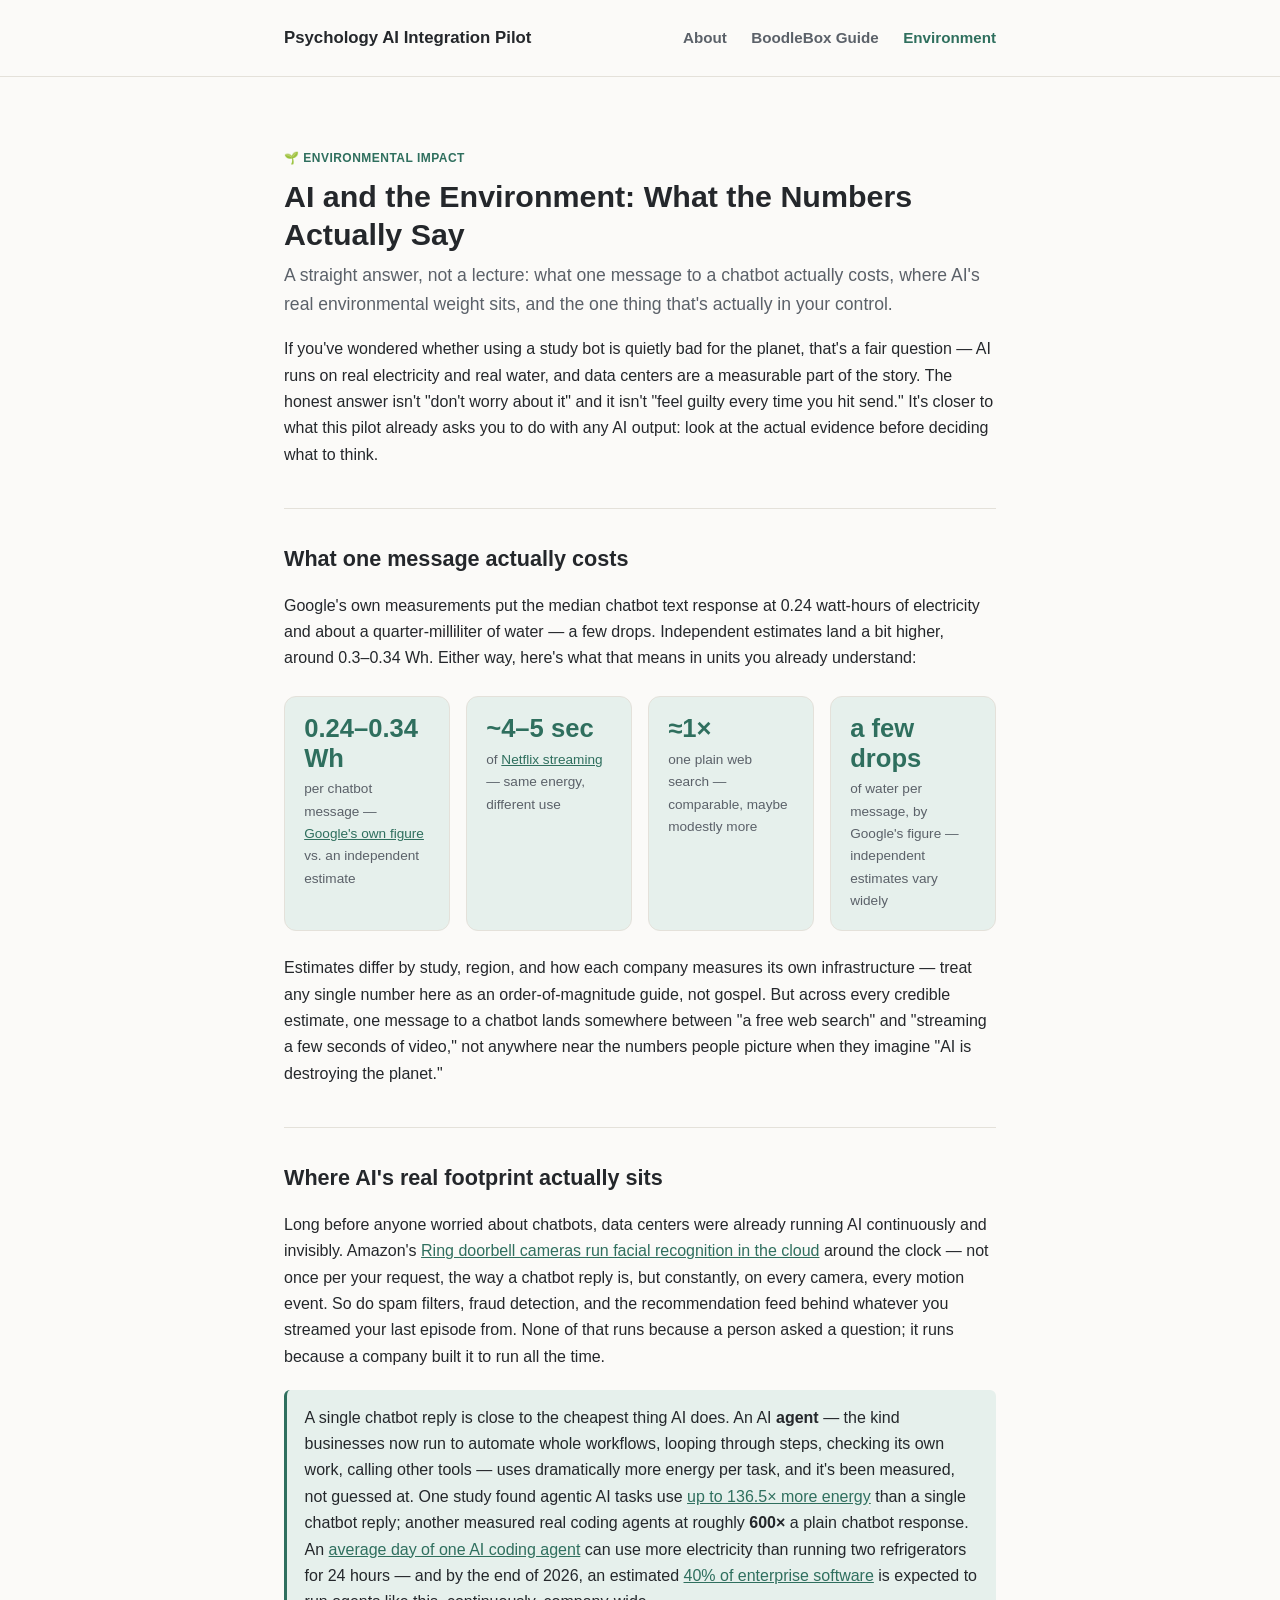
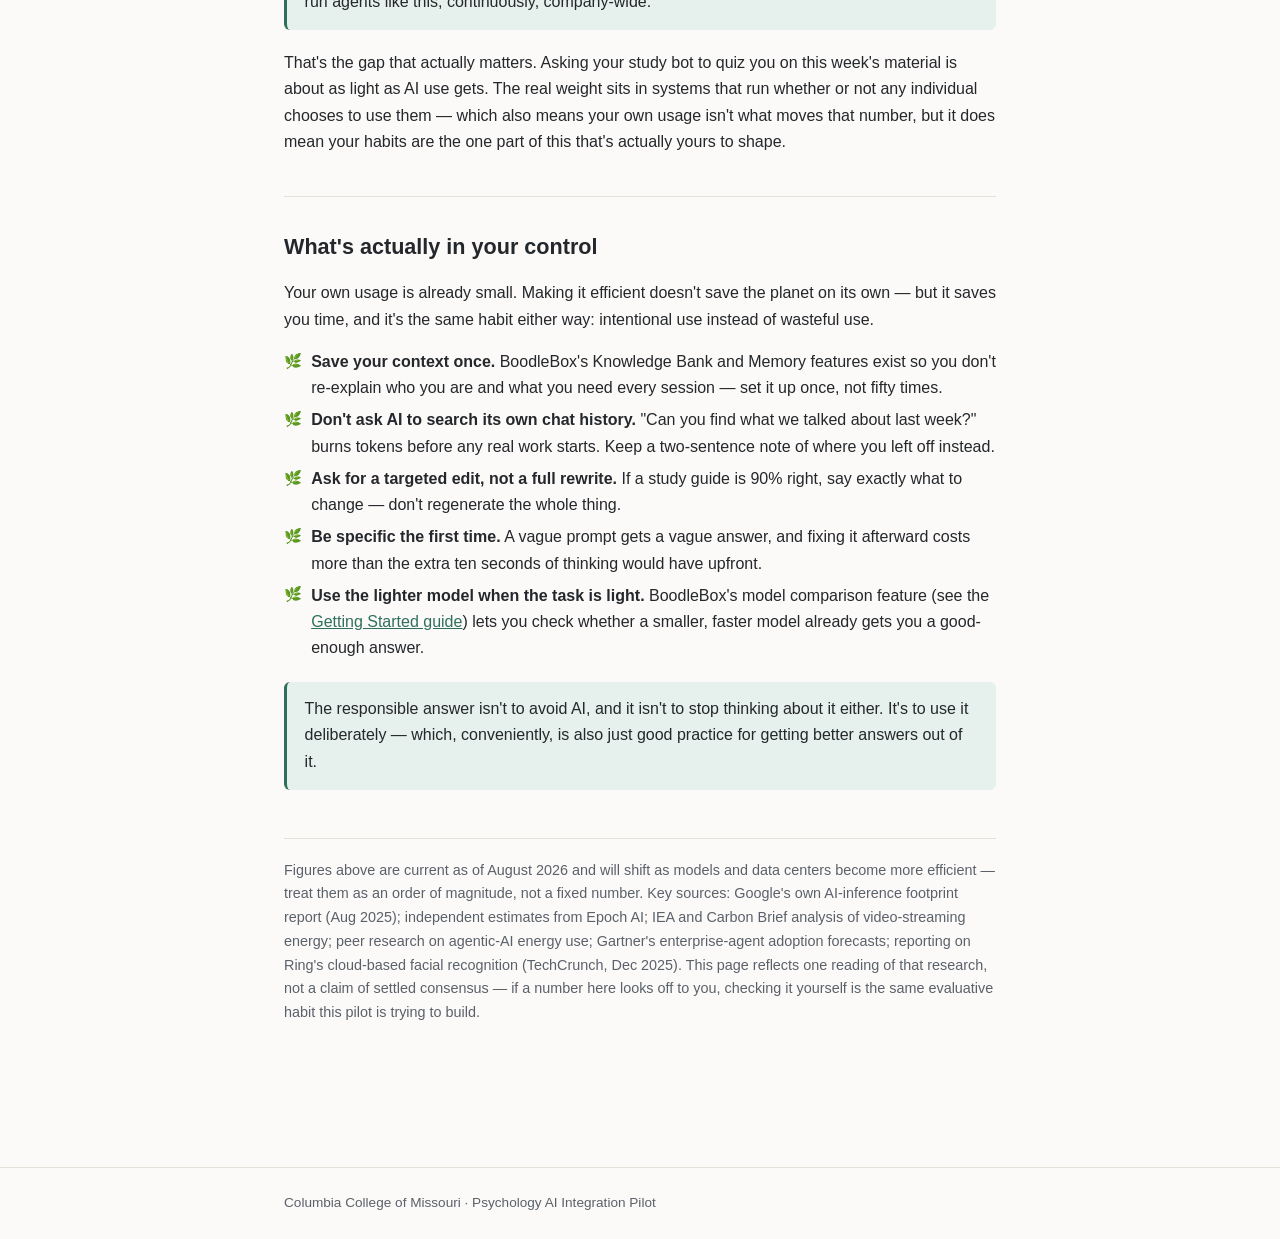
==== environment.html @ 8d4b1305 "Add student-facing AI and the Environment page New page answering whether AI use is bad for the envi" ====
<!doctype html>
<html lang="en">
<head>
<meta charset="utf-8">
<meta name="viewport" content="width=device-width, initial-scale=1">
<title>AI and the Environment — Psychology AI Integration Pilot</title>
<meta name="description" content="A student's guide to what your AI use actually costs the environment, backed by current research — and what's actually worth doing about it.">
<link rel="stylesheet" href="style.css">
</head>
<body>
<header class="site">
  <div class="wrap">
    <a class="brand" href="index.html">Psychology AI Integration Pilot</a>
    <nav class="top">
      <a href="pilot.html">About</a>
      <a href="students.html">BoodleBox Guide</a>
      <a href="environment.html" class="active">Environment</a>
    </nav>
  </div>
</header>

<main class="wrap">
  <p class="kicker">🌱 Environmental impact</p>
  <h1>AI and the Environment: What the Numbers Actually Say</h1>
  <p class="lede">A straight answer, not a lecture: what one message to a chatbot actually costs, where AI's real environmental weight sits, and the one thing that's actually in your control.</p>

  <p>If you've wondered whether using a study bot is quietly bad for the planet, that's a fair question — AI runs on real electricity and real water, and data centers are a measurable part of the story. The honest answer isn't "don't worry about it" and it isn't "feel guilty every time you hit send." It's closer to what this pilot already asks you to do with any AI output: look at the actual evidence before deciding what to think.</p>

  <h2>What one message actually costs</h2>
  <p>Google's own measurements put the median chatbot text response at 0.24 watt-hours of electricity and about a quarter-milliliter of water — a few drops. Independent estimates land a bit higher, around 0.3–0.34 Wh. Either way, here's what that means in units you already understand:</p>

  <div class="stat-grid">
    <div class="stat-card">
      <div class="stat-number">0.24–0.34 Wh</div>
      <div class="stat-label">per chatbot message — <a href="https://cloud.google.com/blog/products/infrastructure/measuring-the-environmental-impact-of-ai-inference" target="_blank" rel="noopener">Google's own figure</a> vs. an independent estimate</div>
    </div>
    <div class="stat-card">
      <div class="stat-number">~4–5 sec</div>
      <div class="stat-label">of <a href="https://simonwillison.net/2025/Nov/29/chatgpt-netflix/" target="_blank" rel="noopener">Netflix streaming</a> — same energy, different use</div>
    </div>
    <div class="stat-card">
      <div class="stat-number">≈1×</div>
      <div class="stat-label">one plain web search — comparable, maybe modestly more</div>
    </div>
    <div class="stat-card">
      <div class="stat-number">a few drops</div>
      <div class="stat-label">of water per message, by Google's figure — independent estimates vary widely</div>
    </div>
  </div>

  <p>Estimates differ by study, region, and how each company measures its own infrastructure — treat any single number here as an order-of-magnitude guide, not gospel. But across every credible estimate, one message to a chatbot lands somewhere between "a free web search" and "streaming a few seconds of video," not anywhere near the numbers people picture when they imagine "AI is destroying the planet."</p>

  <h2>Where AI's real footprint actually sits</h2>
  <p>Long before anyone worried about chatbots, data centers were already running AI continuously and invisibly. Amazon's <a href="https://techcrunch.com/2025/12/09/amazons-ring-rolls-out-controversial-ai-powered-facial-recognition-feature-to-video-doorbells/" target="_blank" rel="noopener">Ring doorbell cameras run facial recognition in the cloud</a> around the clock — not once per your request, the way a chatbot reply is, but constantly, on every camera, every motion event. So do spam filters, fraud detection, and the recommendation feed behind whatever you streamed your last episode from. None of that runs because a person asked a question; it runs because a company built it to run all the time.</p>

  <blockquote><p>A single chatbot reply is close to the cheapest thing AI does. An AI <strong>agent</strong> — the kind businesses now run to automate whole workflows, looping through steps, checking its own work, calling other tools — uses dramatically more energy per task, and it's been measured, not guessed at. One study found agentic AI tasks use <a href="https://digiconasia.net/news/academic-study-finds-ai-agents-consume-far-more-energy-than-chatbots" target="_blank" rel="noopener">up to 136.5× more energy</a> than a single chatbot reply; another measured real coding agents at roughly <strong>600×</strong> a plain chatbot response. An <a href="https://www.theclimatebrink.com/p/the-real-energy-use-of-agentic-ai" target="_blank" rel="noopener">average day of one AI coding agent</a> can use more electricity than running two refrigerators for 24 hours — and by the end of 2026, an estimated <a href="https://www.rezolve.ai/blog/enterprise-ai-agents-the-complete-guide" target="_blank" rel="noopener">40% of enterprise software</a> is expected to run agents like this, continuously, company-wide.</p></blockquote>

  <p>That's the gap that actually matters. Asking your study bot to quiz you on this week's material is about as light as AI use gets. The real weight sits in systems that run whether or not any individual chooses to use them — which also means your own usage isn't what moves that number, but it does mean your habits are the one part of this that's actually yours to shape.</p>

  <h2>What's actually in your control</h2>
  <p>Your own usage is already small. Making it efficient doesn't save the planet on its own — but it saves you time, and it's the same habit either way: intentional use instead of wasteful use.</p>

  <ul class="eco-list">
    <li><strong>Save your context once.</strong> BoodleBox's Knowledge Bank and Memory features exist so you don't re-explain who you are and what you need every session — set it up once, not fifty times.</li>
    <li><strong>Don't ask AI to search its own chat history.</strong> "Can you find what we talked about last week?" burns tokens before any real work starts. Keep a two-sentence note of where you left off instead.</li>
    <li><strong>Ask for a targeted edit, not a full rewrite.</strong> If a study guide is 90% right, say exactly what to change — don't regenerate the whole thing.</li>
    <li><strong>Be specific the first time.</strong> A vague prompt gets a vague answer, and fixing it afterward costs more than the extra ten seconds of thinking would have upfront.</li>
    <li><strong>Use the lighter model when the task is light.</strong> BoodleBox's model comparison feature (see the <a href="students.html">Getting Started guide</a>) lets you check whether a smaller, faster model already gets you a good-enough answer.</li>
  </ul>

  <blockquote><p>The responsible answer isn't to avoid AI, and it isn't to stop thinking about it either. It's to use it deliberately — which, conveniently, is also just good practice for getting better answers out of it.</p></blockquote>

  <p class="note">Figures above are current as of August 2026 and will shift as models and data centers become more efficient — treat them as an order of magnitude, not a fixed number. Key sources: Google's own AI-inference footprint report (Aug 2025); independent estimates from Epoch AI; IEA and Carbon Brief analysis of video-streaming energy; peer research on agentic-AI energy use; Gartner's enterprise-agent adoption forecasts; reporting on Ring's cloud-based facial recognition (TechCrunch, Dec 2025). This page reflects one reading of that research, not a claim of settled consensus — if a number here looks off to you, checking it yourself is the same evaluative habit this pilot is trying to build.</p>
</main>

<footer class="site">
  <div class="wrap">
    Columbia College of Missouri · Psychology AI Integration Pilot
  </div>
</footer>
</body>
</html>
---- style.css ----
:root {
  --bg: #fbfaf8;
  --surface: #ffffff;
  --text: #24272b;
  --muted: #5b6169;
  --accent: #2f6f5e;
  --accent-soft: #e6f0ec;
  --border: #e4e1da;
  --code-bg: #f1efe9;
}

@media (prefers-color-scheme: dark) {
  :root {
    --bg: #16181b;
    --surface: #1e2124;
    --text: #e9e8e4;
    --muted: #a2a8b0;
    --accent: #7fc7ae;
    --accent-soft: #223531;
    --border: #33373c;
    --code-bg: #26292d;
  }
}

* { box-sizing: border-box; }

html { -webkit-text-size-adjust: 100%; }

body {
  margin: 0;
  background: var(--bg);
  color: var(--text);
  font-family: -apple-system, BlinkMacSystemFont, "Segoe UI", Roboto, Helvetica, Arial, sans-serif;
  line-height: 1.65;
}

.wrap {
  max-width: 760px;
  margin: 0 auto;
  padding: 2.5rem 1.5rem 5rem;
}

header.site {
  border-bottom: 1px solid var(--border);
  margin-bottom: 2rem;
}

header.site .wrap {
  padding-top: 1.5rem;
  padding-bottom: 1.5rem;
  display: flex;
  flex-wrap: wrap;
  align-items: center;
  justify-content: space-between;
  gap: 0.75rem;
}

.brand {
  font-weight: 700;
  font-size: 1.05rem;
  color: var(--text);
  text-decoration: none;
}

.brand span {
  color: var(--accent);
}

nav.top a {
  color: var(--muted);
  text-decoration: none;
  margin-left: 1.25rem;
  font-size: 0.95rem;
  font-weight: 600;
}

nav.top a:hover, nav.top a.active {
  color: var(--accent);
}

h1 {
  font-size: 1.9rem;
  line-height: 1.25;
  margin: 0 0 0.5rem;
}

h2 {
  font-size: 1.35rem;
  margin: 2.5rem 0 0.75rem;
  border-top: 1px solid var(--border);
  padding-top: 2rem;
}

h1 + p.lede {
  font-size: 1.1rem;
  color: var(--muted);
  margin-top: 0.5rem;
}

h3 {
  font-size: 1.05rem;
  margin: 1.5rem 0 0.5rem;
}

p, li { color: var(--text); }

ul, ol { padding-left: 1.3rem; }

li { margin: 0.35rem 0; }

a { color: var(--accent); }

code {
  background: var(--code-bg);
  padding: 0.15em 0.4em;
  border-radius: 4px;
  font-size: 0.9em;
}

blockquote {
  margin: 1.25rem 0;
  padding: 0.9rem 1.1rem;
  background: var(--accent-soft);
  border-left: 3px solid var(--accent);
  border-radius: 6px;
  color: var(--text);
}

blockquote p { margin: 0; }

.card-grid {
  display: grid;
  grid-template-columns: 1fr 1fr;
  gap: 1rem;
  margin: 2rem 0;
}

@media (max-width: 600px) {
  .card-grid { grid-template-columns: 1fr; }
}

.card {
  display: block;
  background: var(--surface);
  border: 1px solid var(--border);
  border-radius: 12px;
  padding: 1.4rem;
  text-decoration: none;
  color: var(--text);
  transition: border-color 0.15s ease, transform 0.15s ease;
}

.card:hover {
  border-color: var(--accent);
  transform: translateY(-2px);
}

.card .eyebrow {
  font-size: 0.75rem;
  font-weight: 700;
  letter-spacing: 0.04em;
  text-transform: uppercase;
  color: var(--accent);
  margin-bottom: 0.4rem;
  display: block;
}

.card h3 { margin: 0 0 0.4rem; font-size: 1.15rem; }

.card p { margin: 0; color: var(--muted); font-size: 0.95rem; }

table {
  width: 100%;
  border-collapse: collapse;
  margin: 1.25rem 0;
  font-size: 0.92rem;
}

th, td {
  text-align: left;
  padding: 0.6rem 0.7rem;
  border-bottom: 1px solid var(--border);
  vertical-align: top;
}

th {
  color: var(--muted);
  font-size: 0.8rem;
  text-transform: uppercase;
  letter-spacing: 0.03em;
}

.steps {
  counter-reset: step;
  list-style: none;
  padding-left: 0;
}

.steps li {
  counter-increment: step;
  position: relative;
  padding-left: 2.6rem;
  margin: 1rem 0;
}

.steps li::before {
  content: counter(step);
  position: absolute;
  left: 0;
  top: -0.1rem;
  width: 1.9rem;
  height: 1.9rem;
  border-radius: 50%;
  background: var(--accent);
  color: #fff;
  font-weight: 700;
  font-size: 0.9rem;
  display: flex;
  align-items: center;
  justify-content: center;
}

.note {
  font-size: 0.9rem;
  color: var(--muted);
  border-top: 1px solid var(--border);
  margin-top: 3rem;
  padding-top: 1.25rem;
}

.kicker {
  font-size: 0.75rem;
  font-weight: 700;
  letter-spacing: 0.04em;
  text-transform: uppercase;
  color: var(--accent);
  margin: 0 0 0.5rem;
}

.stat-grid {
  display: grid;
  grid-template-columns: repeat(auto-fit, minmax(150px, 1fr));
  gap: 1rem;
  margin: 1.5rem 0;
}

.stat-card {
  background: var(--accent-soft);
  border: 1px solid var(--border);
  border-radius: 12px;
  padding: 1.1rem 1.2rem;
}

.stat-card .stat-number {
  font-size: 1.6rem;
  font-weight: 800;
  color: var(--accent);
  line-height: 1.15;
}

.stat-card .stat-label {
  font-size: 0.85rem;
  color: var(--muted);
  margin-top: 0.3rem;
}

.eco-list {
  list-style: none;
  padding-left: 0;
}

.eco-list li {
  position: relative;
  padding-left: 1.7rem;
}

.eco-list li::before {
  content: "🌿";
  position: absolute;
  left: 0;
  top: 0.05em;
  font-size: 0.9em;
}

footer.site {
  border-top: 1px solid var(--border);
  margin-top: 3rem;
}

footer.site .wrap {
  padding-top: 1.5rem;
  padding-bottom: 1.5rem;
  font-size: 0.85rem;
  color: var(--muted);
}
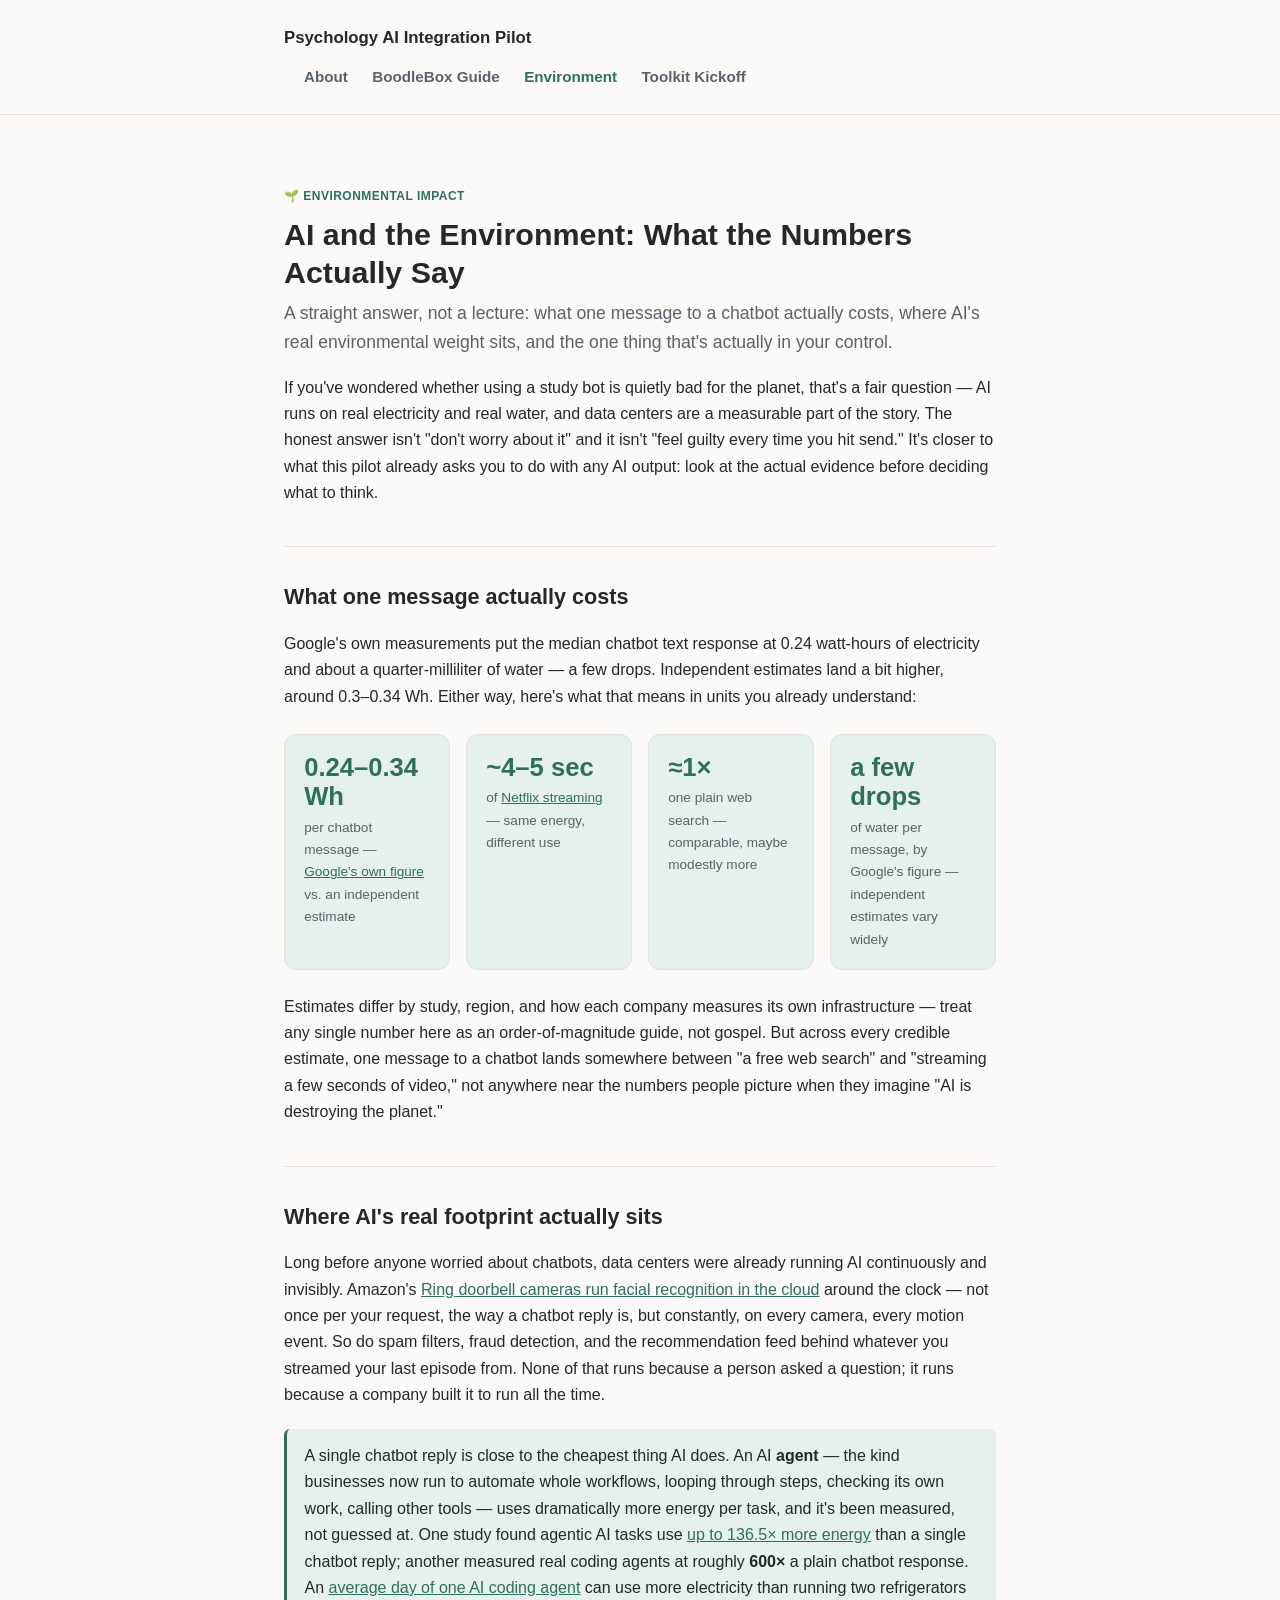
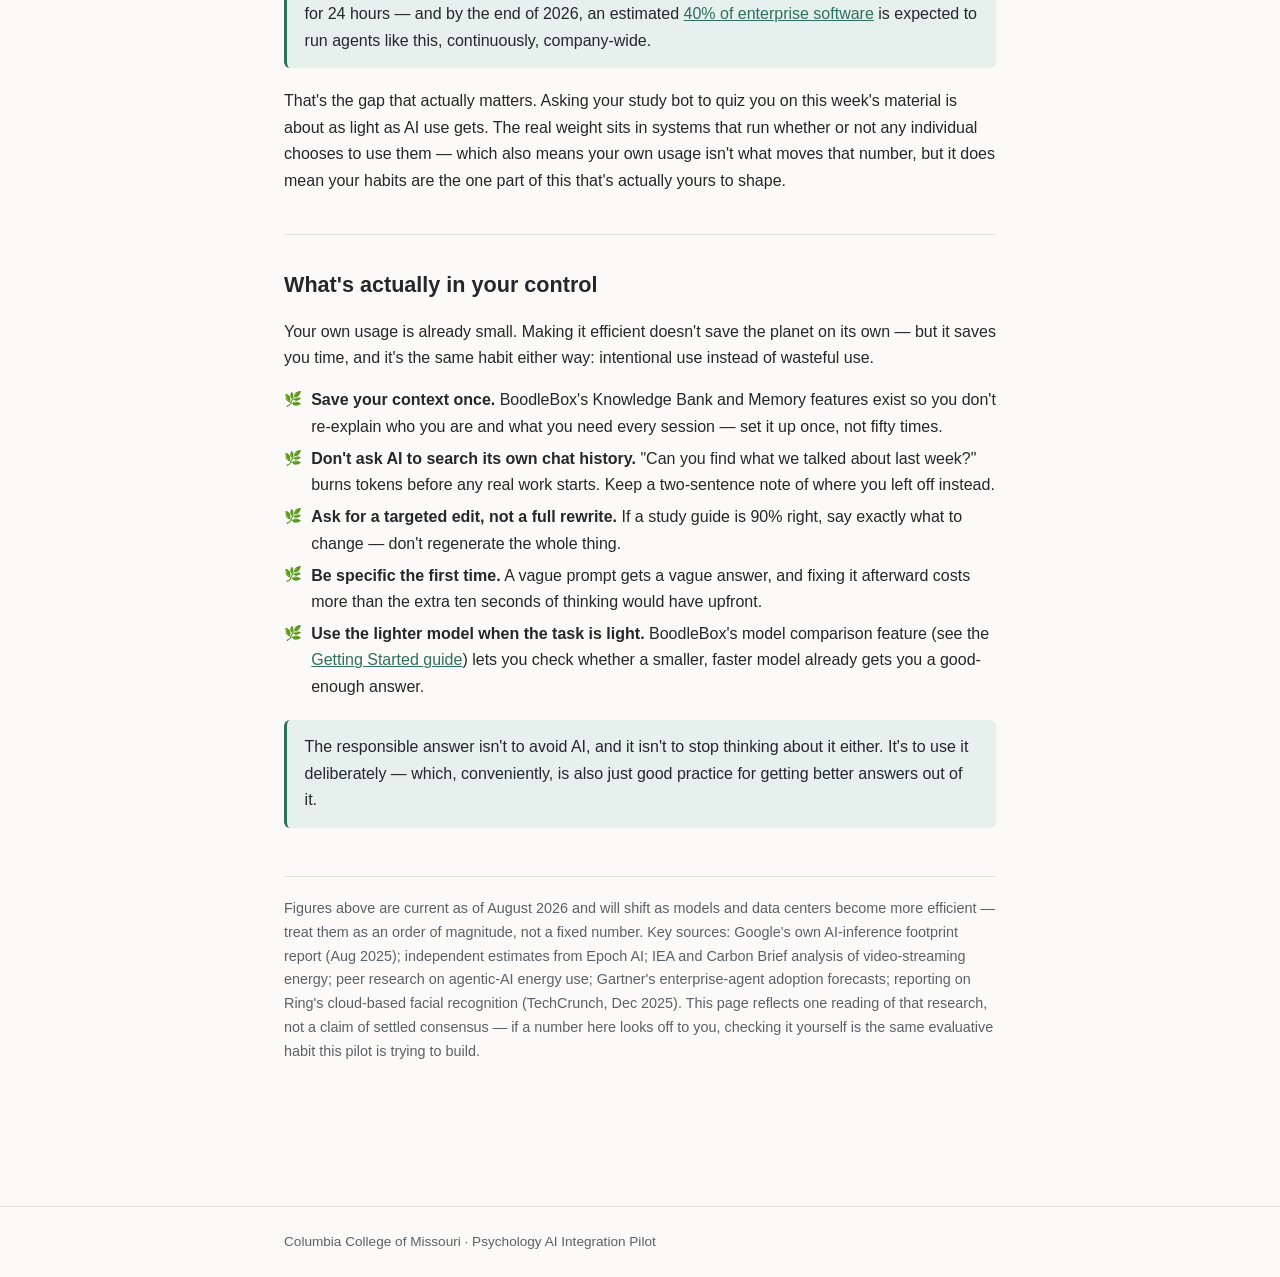
==== commit 3931bcbb: "Add AI Toolkit Kickoff student worksheet First-week assignment: five short experiments with a studen" ====
--- a/environment.html
+++ b/environment.html
@@ -10,11 +10,12 @@
 <body>
 <header class="site">
   <div class="wrap">
-    <a class="brand" href="index.html">Psychology AI Integration Pilot</a>
+    <span class="brand">Psychology AI Integration Pilot</span>
     <nav class="top">
       <a href="pilot.html">About</a>
       <a href="students.html">BoodleBox Guide</a>
       <a href="environment.html" class="active">Environment</a>
+      <a href="kickoff.html">Toolkit Kickoff</a>
     </nav>
   </div>
 </header>
--- a/style.css
+++ b/style.css
@@ -220,6 +220,19 @@
   justify-content: center;
 }
 
+.template-block {
+  margin: 1.25rem 0;
+  padding: 1.1rem 1.3rem;
+  background: var(--code-bg);
+  border: 1px solid var(--border);
+  border-radius: 8px;
+  white-space: pre-wrap;
+  font-family: ui-monospace, "SF Mono", Consolas, monospace;
+  font-size: 0.85rem;
+  line-height: 1.6;
+  color: var(--text);
+}
+
 .note {
   font-size: 0.9rem;
   color: var(--muted);
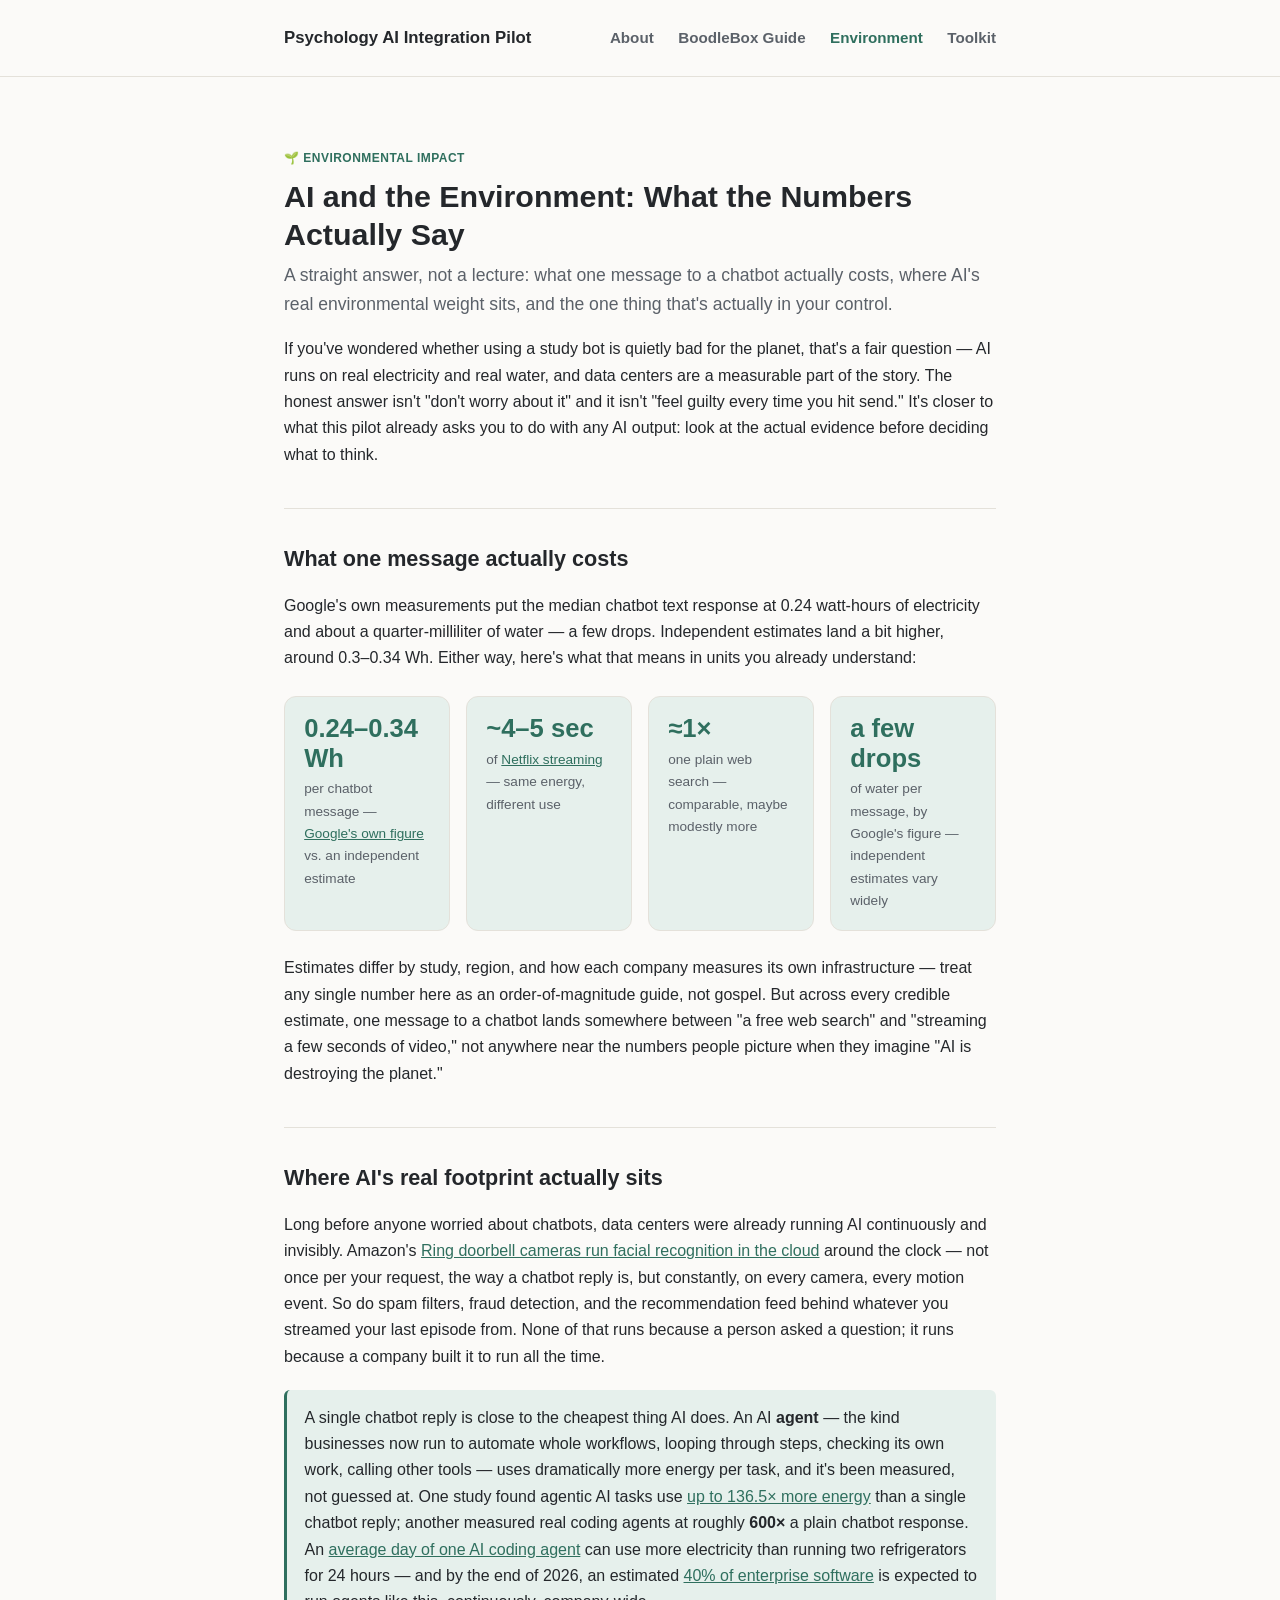
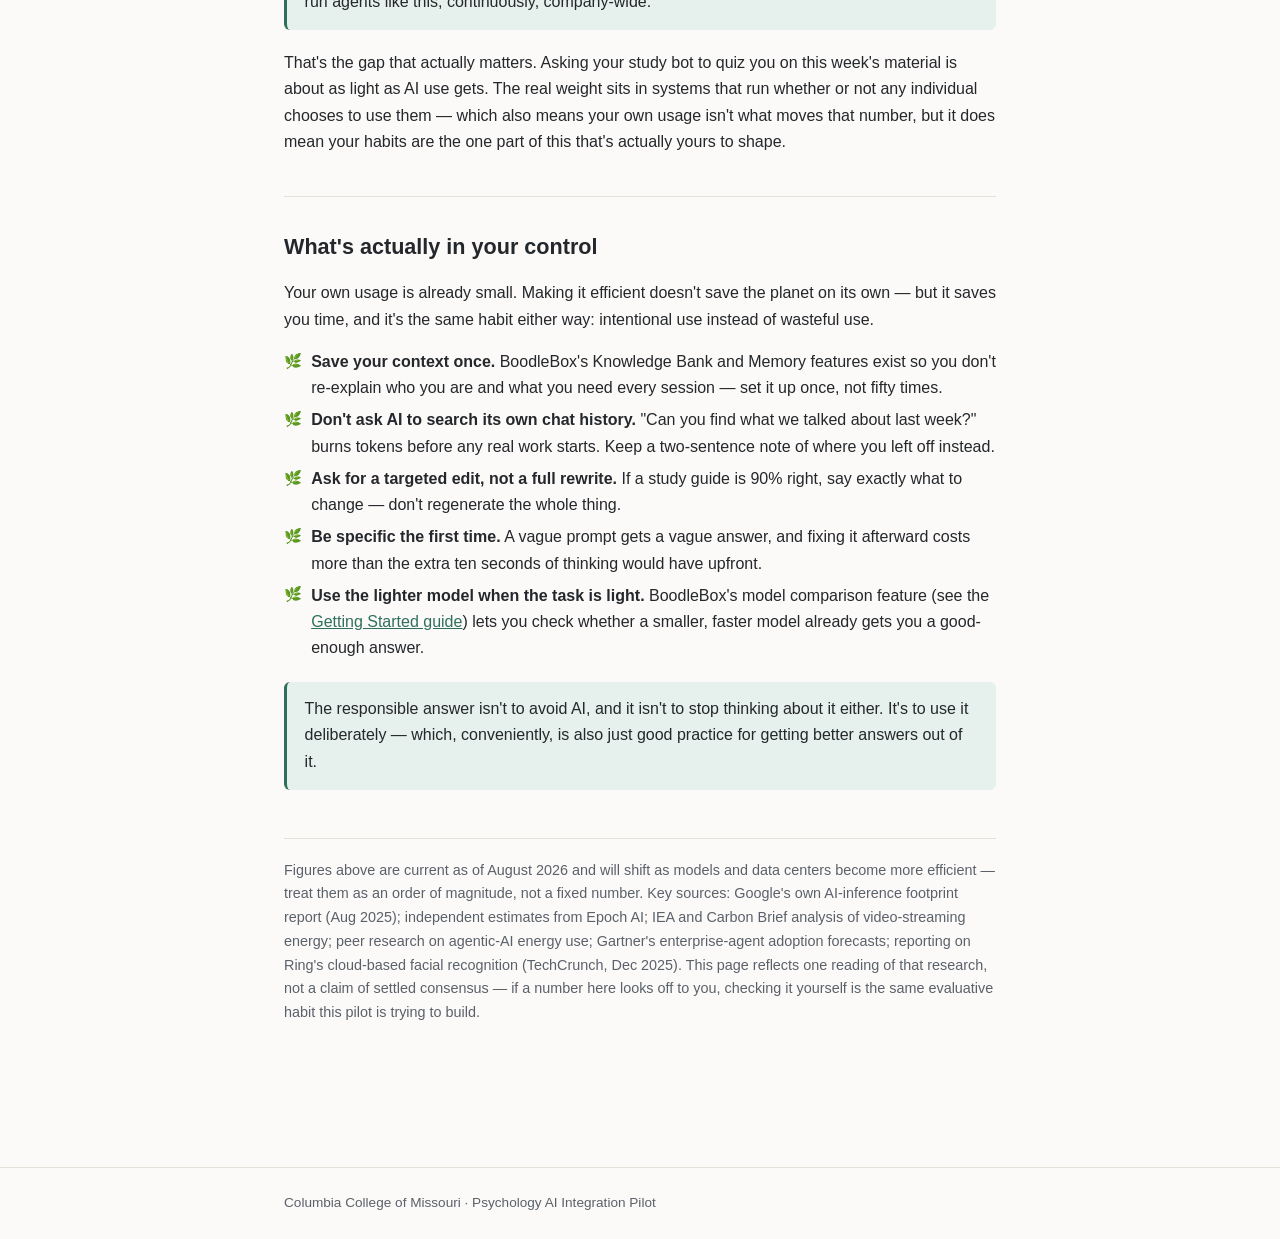
==== commit 3be87519: "Rebuild the student toolkit as a proper boodlebox-guide assignment Replaces kickoff.html (an oversim" ====
--- a/environment.html
+++ b/environment.html
@@ -15,7 +15,7 @@
       <a href="pilot.html">About</a>
       <a href="students.html">BoodleBox Guide</a>
       <a href="environment.html" class="active">Environment</a>
-      <a href="kickoff.html">Toolkit Kickoff</a>
+      <a href="toolkit.html">Toolkit</a>
     </nav>
   </div>
 </header>
--- a/style.css
+++ b/style.css
@@ -306,3 +306,97 @@
   font-size: 0.85rem;
   color: var(--muted);
 }
+
+.path {
+  list-style: none;
+  padding: 0;
+  margin: 2rem 0;
+  counter-reset: path;
+}
+
+.path li {
+  counter-increment: path;
+  position: relative;
+  margin: 0 0 1rem;
+}
+
+.path li:not(:last-child)::after {
+  content: "";
+  position: absolute;
+  left: 2.34rem;
+  top: 100%;
+  width: 2px;
+  height: 1rem;
+  background: var(--border);
+}
+
+.path-card {
+  display: flex;
+  align-items: flex-start;
+  gap: 1rem;
+  background: var(--surface);
+  border: 1px solid var(--border);
+  border-radius: 12px;
+  padding: 1.2rem 1.4rem;
+  text-decoration: none;
+  color: var(--text);
+  transition: border-color 0.15s ease, transform 0.15s ease;
+}
+
+.path-card:hover {
+  border-color: var(--accent);
+  transform: translateY(-2px);
+}
+
+.path-card::before {
+  content: counter(path);
+  flex: 0 0 auto;
+  width: 1.9rem;
+  height: 1.9rem;
+  border-radius: 50%;
+  background: var(--accent);
+  color: #fff;
+  font-weight: 700;
+  font-size: 0.9rem;
+  display: flex;
+  align-items: center;
+  justify-content: center;
+  margin-top: 0.1rem;
+}
+
+.path-card .eyebrow {
+  font-size: 0.75rem;
+  font-weight: 700;
+  letter-spacing: 0.04em;
+  text-transform: uppercase;
+  color: var(--accent);
+  margin-bottom: 0.3rem;
+  display: block;
+}
+
+.path-card h3 { margin: 0 0 0.3rem; font-size: 1.1rem; }
+.path-card p { margin: 0; color: var(--muted); font-size: 0.92rem; }
+
+.checkin {
+  margin: 1.25rem 0;
+  padding: 0.9rem 1.1rem;
+  border: 1px solid var(--accent);
+  border-radius: 8px;
+  background: var(--surface);
+}
+
+.checkin-label {
+  display: block;
+  font-weight: 700;
+  font-size: 0.75rem;
+  letter-spacing: 0.04em;
+  text-transform: uppercase;
+  color: var(--accent);
+  margin-bottom: 0.3rem;
+}
+
+.checkin p {
+  margin: 0;
+  color: var(--muted);
+  font-size: 0.92rem;
+}
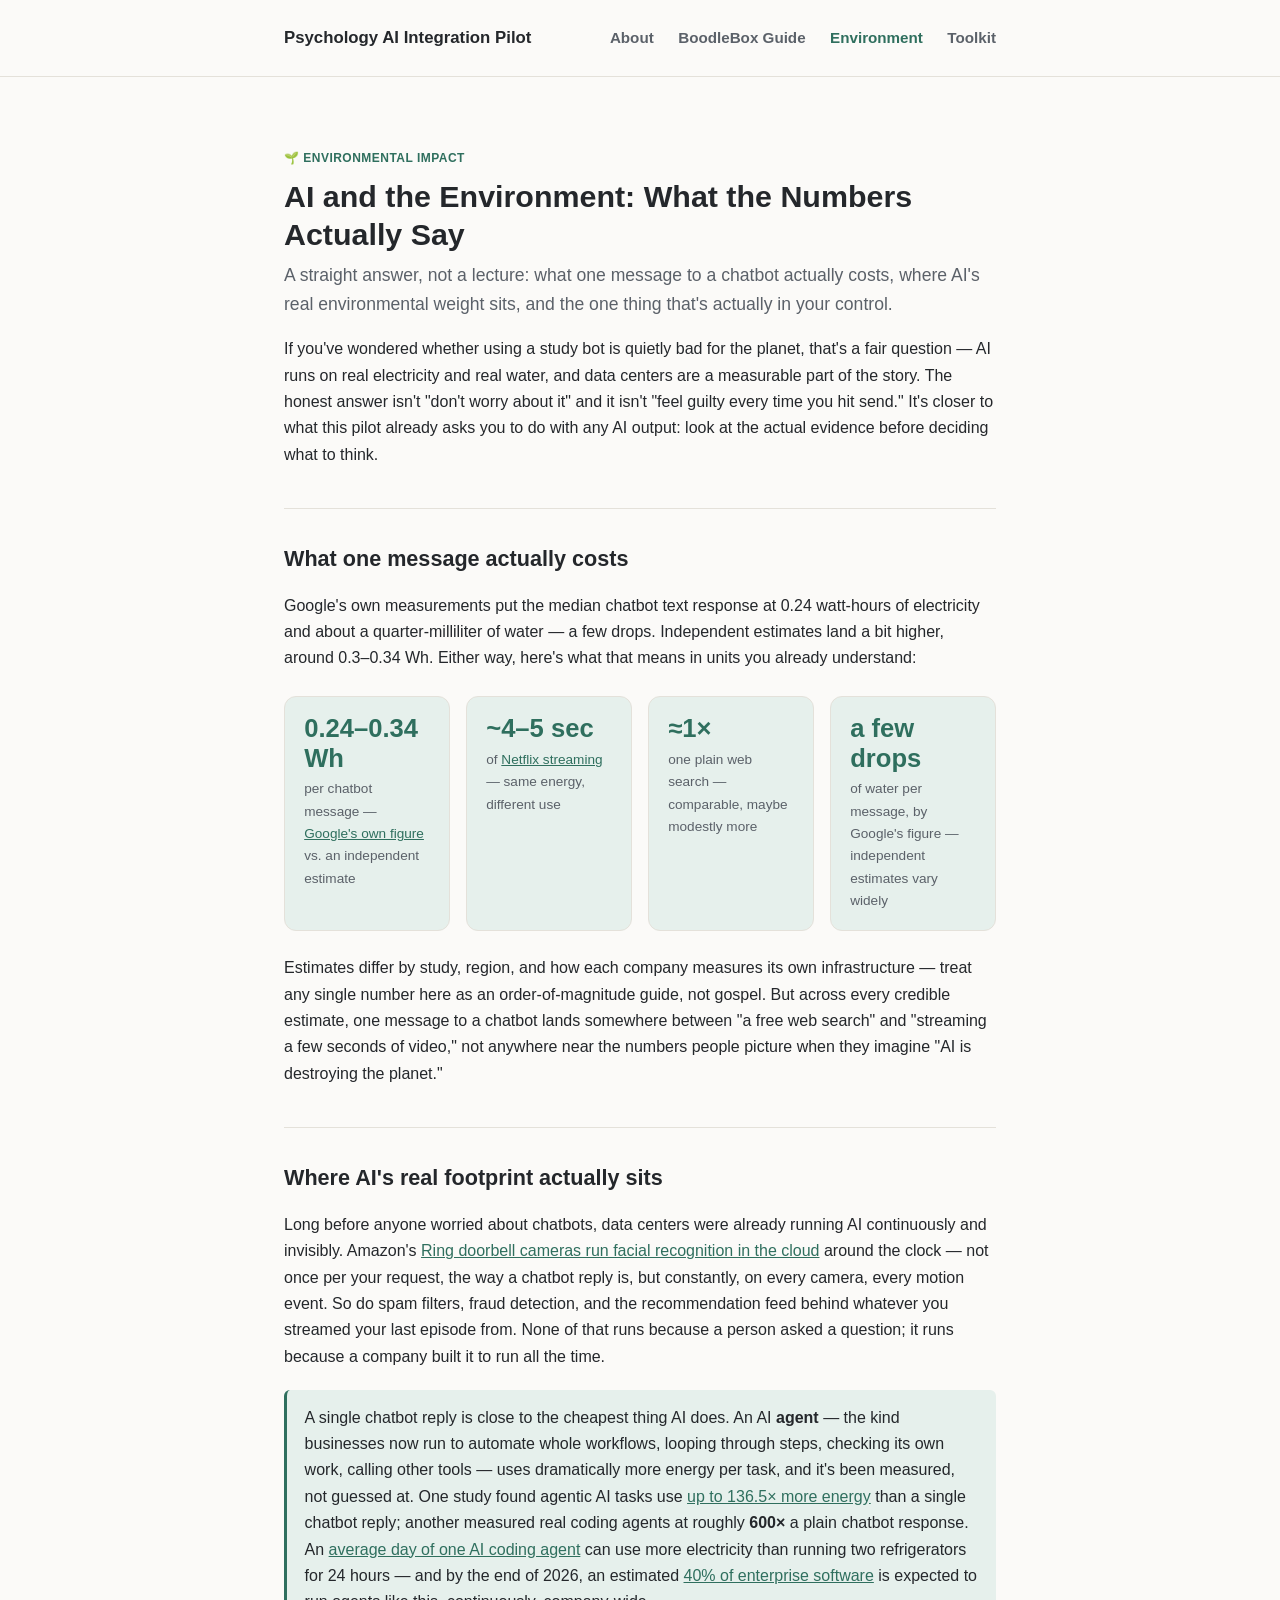
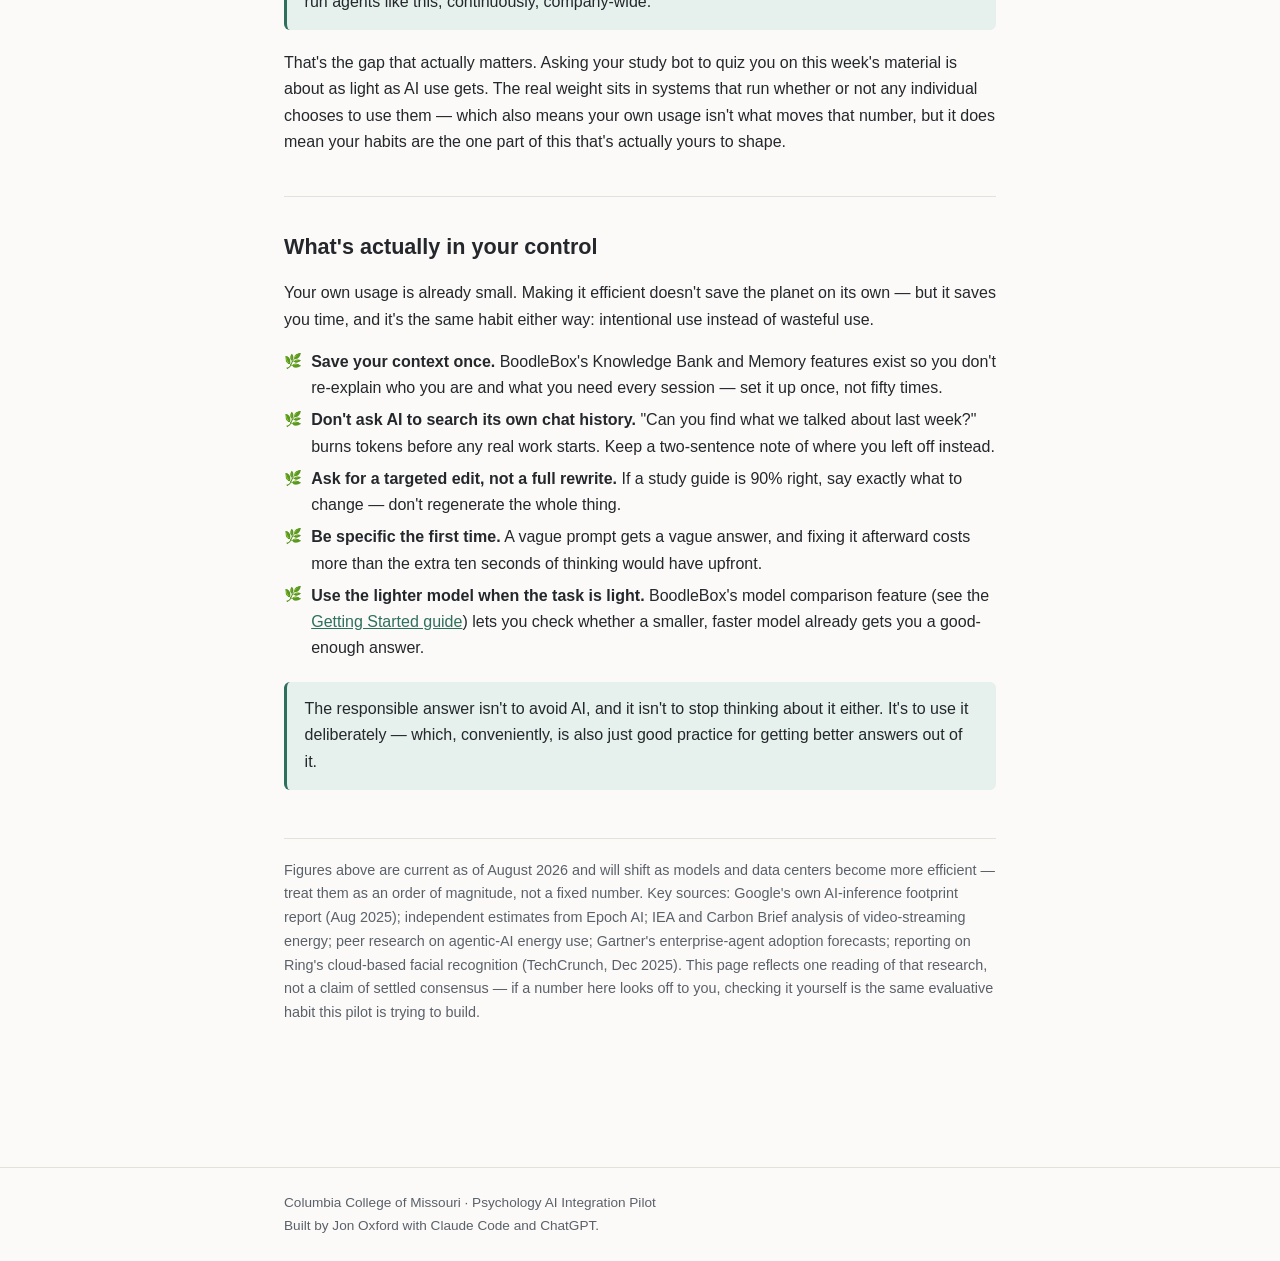
==== commit 1ae11886: "Add footer attribution; trim bot-building walkthrough from the Guide Adds "Built by Jon Oxford with " ====
--- a/environment.html
+++ b/environment.html
@@ -10,7 +10,7 @@
 <body>
 <header class="site">
   <div class="wrap">
-    <span class="brand">Psychology AI Integration Pilot</span>
+    <a class="brand" href="index.html">Psychology AI Integration Pilot</a>
     <nav class="top">
       <a href="pilot.html">About</a>
       <a href="students.html">BoodleBox Guide</a>
@@ -76,7 +76,8 @@
 
 <footer class="site">
   <div class="wrap">
-    Columbia College of Missouri · Psychology AI Integration Pilot
+    Columbia College of Missouri · Psychology AI Integration Pilot<br>
+    Built by Jon Oxford with Claude Code and ChatGPT.
   </div>
 </footer>
 </body>
--- a/style.css
+++ b/style.css
@@ -62,6 +62,10 @@
   text-decoration: none;
 }
 
+.brand:hover {
+  color: var(--accent);
+}
+
 .brand span {
   color: var(--accent);
 }
@@ -295,6 +299,178 @@
   font-size: 0.9em;
 }
 
+.notice {
+  font-size: 0.88rem;
+  color: var(--muted);
+  border-left: 2px solid var(--border);
+  padding-left: 0.9rem;
+  margin: 1rem 0 1.4rem;
+}
+
+.habit {
+  margin: 1.1rem 0;
+  padding: 0.8rem 1rem;
+  border: 1px solid var(--border);
+  border-radius: 8px;
+  background: var(--accent-soft);
+}
+
+.checklist {
+  list-style: none;
+  padding: 0;
+  margin: 1.2rem 0 2rem;
+  counter-reset: checklist;
+}
+
+.checklist li {
+  counter-increment: checklist;
+  display: grid;
+  grid-template-columns: 24px 1fr;
+  gap: 10px;
+  align-items: start;
+  padding: 0.7rem 0;
+  border-bottom: 1px solid var(--border);
+}
+
+.checklist li:last-child { border-bottom: none; }
+
+.checklist .check {
+  width: 22px;
+  height: 22px;
+  border-radius: 50%;
+  background: var(--accent);
+  color: #fff;
+  font-size: 0.78rem;
+  font-weight: 700;
+  display: flex;
+  align-items: center;
+  justify-content: center;
+  margin-top: 1px;
+}
+
+.checklist .check::before {
+  content: counter(checklist);
+}
+
+.checklist a {
+  font-weight: 700;
+  text-decoration: none;
+  color: var(--text);
+}
+
+.checklist a:hover { color: var(--accent); }
+
+.checklist p {
+  margin: 3px 0 0;
+  color: var(--muted);
+  font-size: 0.9rem;
+}
+
+.concept {
+  border: 1px solid var(--border);
+  border-radius: 12px;
+  padding: 1.2rem 1.4rem;
+  margin: 1.2rem 0 1.6rem;
+  background: var(--surface);
+}
+
+.concept h3 {
+  margin-top: 0;
+  display: flex;
+  align-items: center;
+  gap: 0.6rem;
+}
+
+.concept-num {
+  width: 24px;
+  height: 24px;
+  border-radius: 50%;
+  background: var(--accent-soft);
+  color: var(--accent);
+  font-size: 0.85rem;
+  font-weight: 700;
+  display: inline-flex;
+  align-items: center;
+  justify-content: center;
+  flex: 0 0 auto;
+}
+
+.disclosure summary {
+  cursor: pointer;
+  font-weight: 600;
+  color: var(--accent);
+  margin: 0.8rem 0 0.5rem;
+}
+
+.disclosure summary:hover { text-decoration: underline; }
+
+.naive-competent {
+  display: grid;
+  grid-template-columns: 1fr 1fr;
+  gap: 0.8rem;
+  margin: 0.6rem 0;
+}
+
+@media (max-width: 600px) {
+  .naive-competent { grid-template-columns: 1fr; }
+}
+
+.nc-block {
+  padding: 0.7rem 0.9rem;
+  border-radius: 8px;
+  font-size: 0.88rem;
+  border-left: 3px solid var(--border);
+  background: var(--code-bg);
+}
+
+.nc-block.competent {
+  border-left-color: var(--accent);
+  background: var(--accent-soft);
+}
+
+.nc-label {
+  display: block;
+  font-size: 0.72rem;
+  font-weight: 700;
+  text-transform: uppercase;
+  letter-spacing: 0.03em;
+  color: var(--muted);
+  margin-bottom: 0.3rem;
+}
+
+.mini-step {
+  border-left: 3px solid var(--accent);
+  padding: 0.1rem 0 0.1rem 1rem;
+  margin: 1.2rem 0;
+}
+
+.mini-step h3 { margin-top: 0; }
+
+.navcards {
+  display: grid;
+  grid-template-columns: 1fr 1fr;
+  gap: 0.8rem;
+  margin: 1.6rem 0 1rem;
+}
+
+@media (max-width: 600px) {
+  .navcards { grid-template-columns: 1fr; }
+}
+
+.navcard {
+  display: block;
+  border: 1px solid var(--border);
+  border-radius: 10px;
+  padding: 1rem 1.1rem;
+  text-decoration: none;
+  color: var(--text);
+  background: var(--surface);
+}
+
+.navcard:hover { border-color: var(--accent); }
+.navcard strong { display: block; margin-bottom: 3px; }
+.navcard span { color: var(--muted); font-size: 0.85rem; }
+
 footer.site {
   border-top: 1px solid var(--border);
   margin-top: 3rem;
